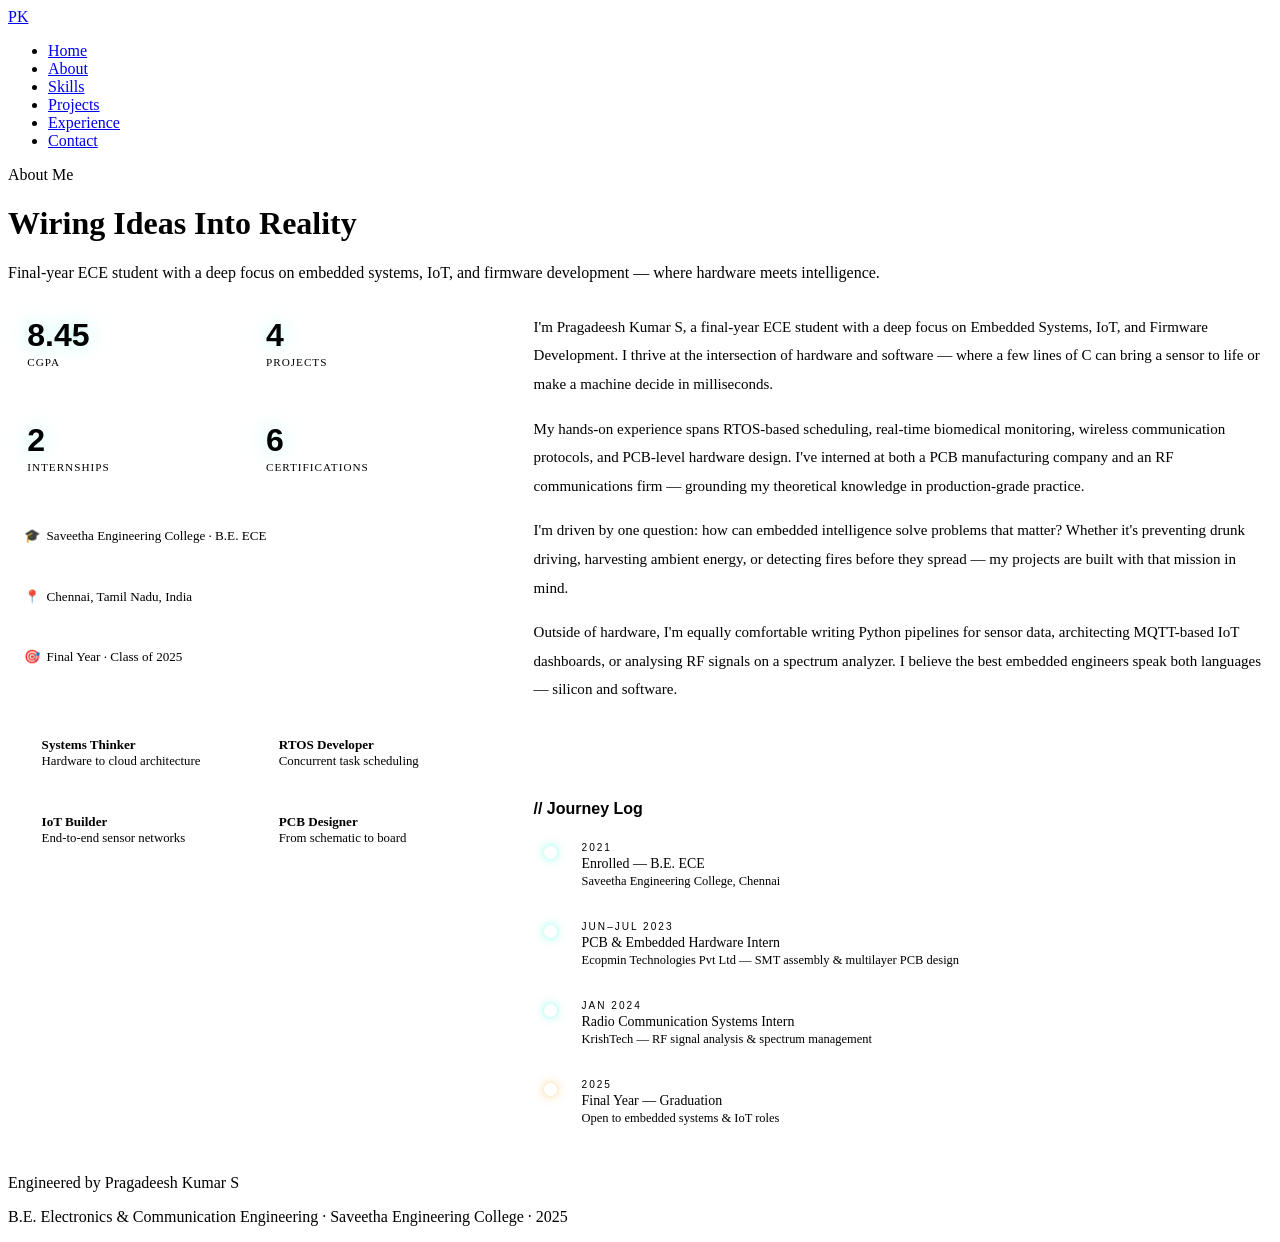
==== about.html @ a1ba4f46 "Add files via upload" ====
<!DOCTYPE html>
<html lang="en">
<head>
<meta charset="UTF-8">
<meta name="viewport" content="width=device-width, initial-scale=1.0">
<title>About | Pragadeesh Kumar S</title>
<link rel="stylesheet" href="shared.css">
<style>
.about-grid{display:grid;grid-template-columns:1fr 1.6fr;gap:4rem;align-items:start}
.about-stats{display:grid;grid-template-columns:1fr 1fr;gap:1rem;margin-bottom:1.2rem}
.stat-box{background:var(--card);border:1px solid var(--border);border-radius:8px;padding:1.2rem;position:relative;overflow:hidden}
.stat-box::before{content:'';position:absolute;top:0;left:0;right:0;height:1px;background:linear-gradient(90deg,var(--cyan),transparent)}
.stat-num{font-family:'Orbitron',sans-serif;font-size:2rem;font-weight:900;color:var(--cyan);text-shadow:0 0 20px rgba(0,245,212,0.3)}
.stat-label{font-size:0.7rem;color:var(--muted);letter-spacing:1px;text-transform:uppercase;margin-top:2px}
.about-badge{background:var(--card);border:1px solid var(--border);border-radius:8px;padding:1rem;font-size:0.82rem;color:var(--muted);display:flex;align-items:center;gap:10px;margin-bottom:0.8rem}
.about-text{color:var(--muted);line-height:1.9;font-size:0.94rem}
.about-text p+p{margin-top:1rem}
.about-text strong{color:var(--cyan);font-weight:500}

/* Traits */
.traits{display:grid;grid-template-columns:1fr 1fr;gap:0.8rem;margin-top:2.5rem}
.trait{background:var(--card);border:1px solid var(--border);border-radius:8px;padding:1rem 1.1rem;display:flex;align-items:center;gap:10px}
.trait-dot{width:6px;height:6px;border-radius:50%;flex-shrink:0}
.trait-text{font-size:0.8rem;color:var(--muted)}
.trait-text strong{color:var(--text);display:block;font-size:0.82rem;margin-bottom:1px}

/* Timeline block */
.timeline{margin-top:3rem;padding-top:3rem;border-top:1px solid var(--border)}
.tl-title{font-family:'Orbitron',sans-serif;font-size:1rem;font-weight:700;color:var(--text);margin-bottom:1.5rem}
.tl-list{display:flex;flex-direction:column;gap:0;position:relative}
.tl-list::before{content:'';position:absolute;left:16px;top:0;bottom:0;width:1px;background:linear-gradient(180deg,var(--cyan),rgba(0,245,212,0.1))}
.tl-item{padding-left:3rem;padding-bottom:2rem;position:relative}
.tl-dot{position:absolute;left:10px;top:4px;width:13px;height:13px;border-radius:50%;background:var(--cyan);box-shadow:0 0 10px rgba(0,245,212,0.5);border:2px solid var(--bg)}
.tl-year{font-family:'Orbitron',sans-serif;font-size:0.63rem;color:var(--cyan);letter-spacing:2px;text-transform:uppercase;margin-bottom:3px}
.tl-event{font-size:0.87rem;color:var(--text);font-weight:500;margin-bottom:2px}
.tl-sub{font-size:0.78rem;color:var(--muted)}

@media(max-width:900px){
  .about-grid{grid-template-columns:1fr}
  .traits{grid-template-columns:1fr}
}
</style>
</head>
<body>
<nav>
  <a href="index.html" class="logo">PK<span></span></a>
  <ul class="nav-links" id="navLinks">
    <li><a href="index.html">Home</a></li>
    <li><a href="about.html">About</a></li>
    <li><a href="skills.html">Skills</a></li>
    <li><a href="projects.html">Projects</a></li>
    <li><a href="experience.html">Experience</a></li>
    <li><a href="contact.html">Contact</a></li>
  </ul>
  <div class="hamburger" id="hamburger"><span></span><span></span><span></span></div>
</nav>

<div class="page-wrapper">
  <div class="page-hero">
    <div class="gblob gb1"></div><div class="gblob gb2"></div>
    <div class="page-hero-inner">
      <div class="sec-badge" style="margin-bottom:0.6rem">About Me</div>
      <h1>Wiring Ideas <span>Into Reality</span></h1>
      <p>Final-year ECE student with a deep focus on embedded systems, IoT, and firmware development — where hardware meets intelligence.</p>
    </div>
  </div>

  <div class="sec-outer">
    <div class="sec-inner">
      <div class="about-grid fade-in">
        <div>
          <div class="about-stats">
            <div class="stat-box"><div class="stat-num">8.45</div><div class="stat-label">CGPA</div></div>
            <div class="stat-box"><div class="stat-num">4</div><div class="stat-label">Projects</div></div>
            <div class="stat-box"><div class="stat-num">2</div><div class="stat-label">Internships</div></div>
            <div class="stat-box"><div class="stat-num">6</div><div class="stat-label">Certifications</div></div>
          </div>
          <div class="about-badge">🎓&nbsp;&nbsp;Saveetha Engineering College · B.E. ECE</div>
          <div class="about-badge">📍&nbsp;&nbsp;Chennai, Tamil Nadu, India</div>
          <div class="about-badge">🎯&nbsp;&nbsp;Final Year · Class of 2025</div>

          <div class="traits">
            <div class="trait"><div class="trait-dot" style="background:var(--cyan)"></div><div class="trait-text"><strong>Systems Thinker</strong>Hardware to cloud architecture</div></div>
            <div class="trait"><div class="trait-dot" style="background:var(--blue)"></div><div class="trait-text"><strong>RTOS Developer</strong>Concurrent task scheduling</div></div>
            <div class="trait"><div class="trait-dot" style="background:var(--purple)"></div><div class="trait-text"><strong>IoT Builder</strong>End-to-end sensor networks</div></div>
            <div class="trait"><div class="trait-dot" style="background:var(--amber)"></div><div class="trait-text"><strong>PCB Designer</strong>From schematic to board</div></div>
          </div>
        </div>

        <div>
          <div class="about-text">
            <p>I'm <strong>Pragadeesh Kumar S</strong>, a final-year ECE student with a deep focus on <strong>Embedded Systems, IoT, and Firmware Development</strong>. I thrive at the intersection of hardware and software — where a few lines of C can bring a sensor to life or make a machine decide in milliseconds.</p>
            <p>My hands-on experience spans <strong>RTOS-based scheduling</strong>, real-time biomedical monitoring, wireless communication protocols, and PCB-level hardware design. I've interned at both a PCB manufacturing company and an RF communications firm — grounding my theoretical knowledge in production-grade practice.</p>
            <p>I'm driven by one question: <strong>how can embedded intelligence solve problems that matter?</strong> Whether it's preventing drunk driving, harvesting ambient energy, or detecting fires before they spread — my projects are built with that mission in mind.</p>
            <p>Outside of hardware, I'm equally comfortable writing Python pipelines for sensor data, architecting MQTT-based IoT dashboards, or analysing RF signals on a spectrum analyzer. I believe the best embedded engineers speak both languages — silicon <strong>and</strong> software.</p>
          </div>

          <div class="timeline fade-in">
            <div class="tl-title">// Journey Log</div>
            <div class="tl-list">
              <div class="tl-item">
                <div class="tl-dot"></div>
                <div class="tl-year">2021</div>
                <div class="tl-event">Enrolled — B.E. ECE</div>
                <div class="tl-sub">Saveetha Engineering College, Chennai</div>
              </div>
              <div class="tl-item">
                <div class="tl-dot"></div>
                <div class="tl-year">Jun–Jul 2023</div>
                <div class="tl-event">PCB &amp; Embedded Hardware Intern</div>
                <div class="tl-sub">Ecopmin Technologies Pvt Ltd — SMT assembly &amp; multilayer PCB design</div>
              </div>
              <div class="tl-item">
                <div class="tl-dot"></div>
                <div class="tl-year">Jan 2024</div>
                <div class="tl-event">Radio Communication Systems Intern</div>
                <div class="tl-sub">KrishTech — RF signal analysis &amp; spectrum management</div>
              </div>
              <div class="tl-item">
                <div class="tl-dot" style="background:var(--amber);box-shadow:0 0 10px rgba(245,158,11,0.5)"></div>
                <div class="tl-year">2025</div>
                <div class="tl-event">Final Year — Graduation</div>
                <div class="tl-sub">Open to embedded systems &amp; IoT roles</div>
              </div>
            </div>
          </div>
        </div>
      </div>
    </div>
  </div>
</div>

<footer>
  <p style="margin-bottom:0.4rem">Engineered by <span>Pragadeesh Kumar S</span></p>
  <p>B.E. Electronics &amp; Communication Engineering · Saveetha Engineering College · 2025</p>
</footer>

<script src="shared.js"></script>
</body>
</html>
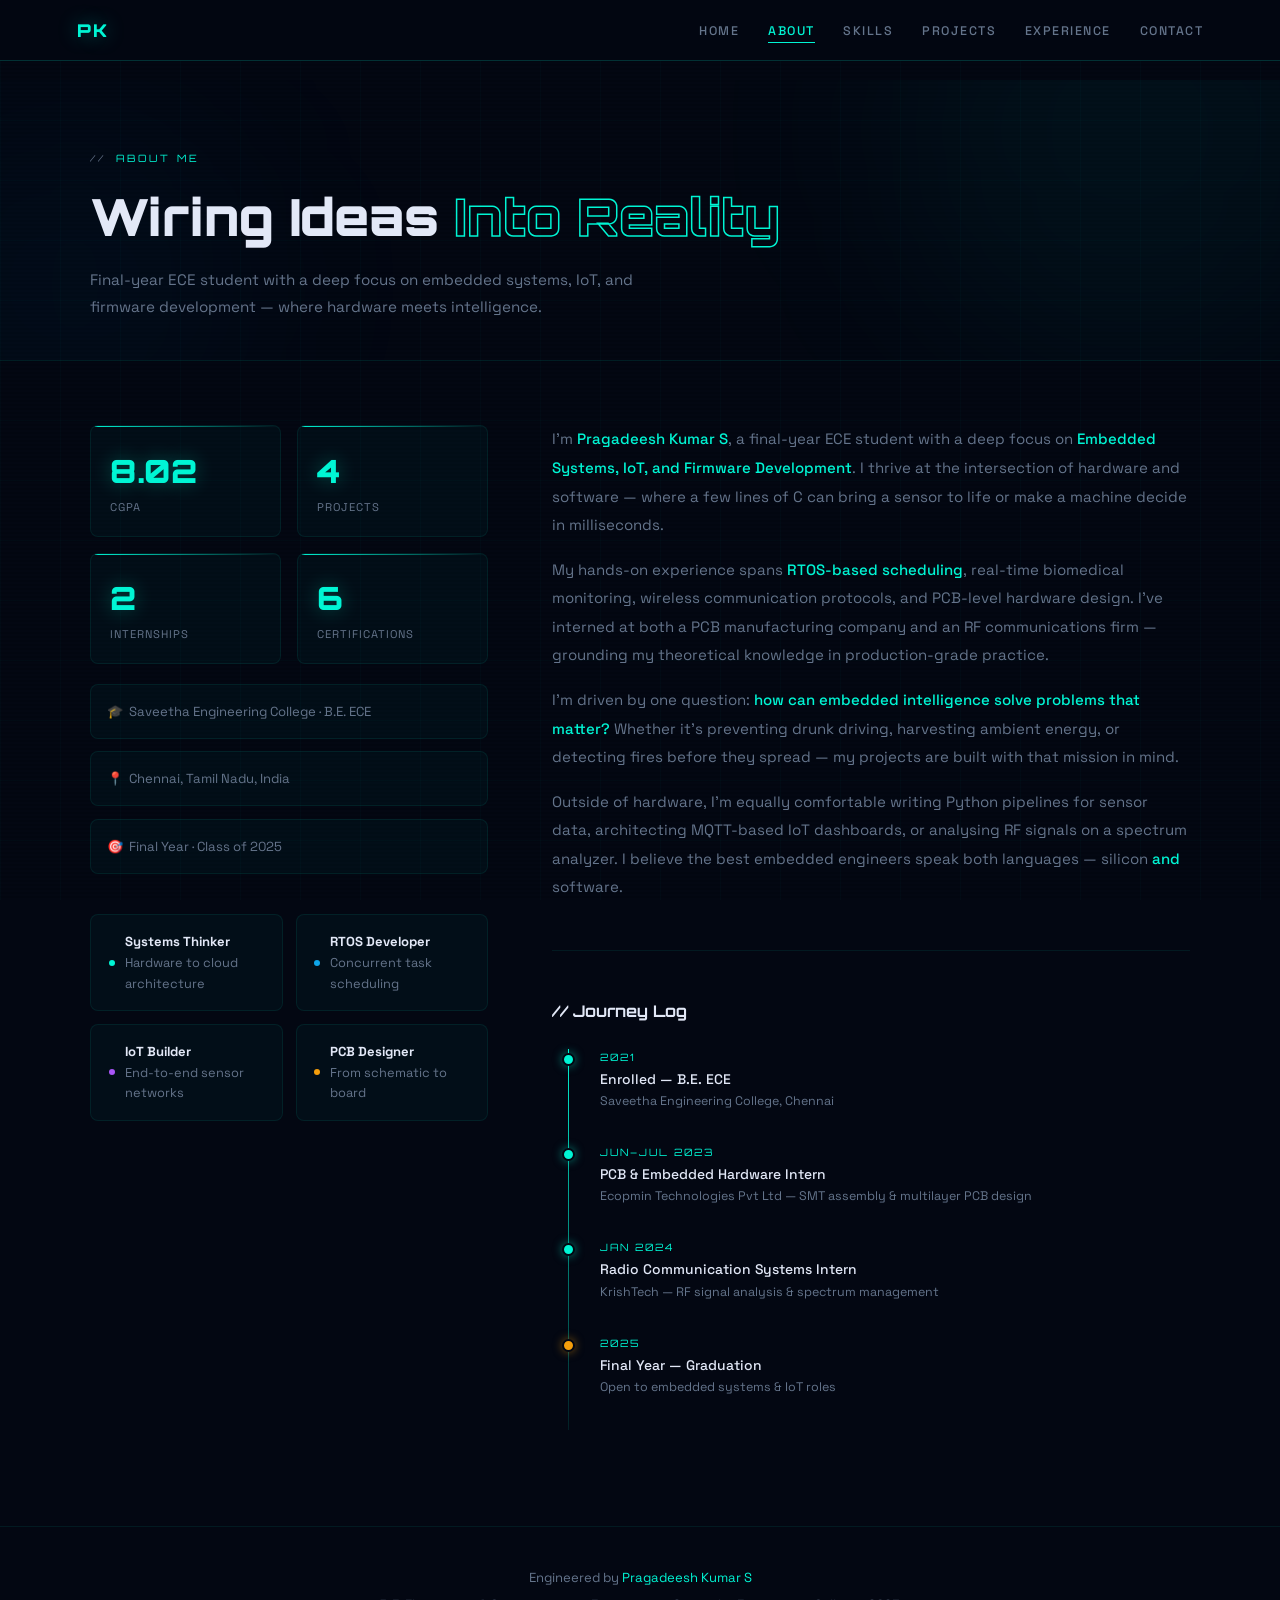
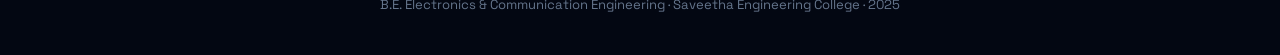
==== commit 55d4cbd6: "Update about.html" ====
--- a/about.html
+++ b/about.html
@@ -70,7 +70,7 @@
       <div class="about-grid fade-in">
         <div>
           <div class="about-stats">
-            <div class="stat-box"><div class="stat-num">8.45</div><div class="stat-label">CGPA</div></div>
+            <div class="stat-box"><div class="stat-num">8.02</div><div class="stat-label">CGPA</div></div>
             <div class="stat-box"><div class="stat-num">4</div><div class="stat-label">Projects</div></div>
             <div class="stat-box"><div class="stat-num">2</div><div class="stat-label">Internships</div></div>
             <div class="stat-box"><div class="stat-num">6</div><div class="stat-label">Certifications</div></div>
--- a/shared.css
+++ b/shared.css
@@ -0,0 +1,82 @@
+@import url('https://fonts.googleapis.com/css2?family=Orbitron:wght@400;600;700;900&family=Space+Grotesk:wght@300;400;500;600&display=swap');
+
+*,*::before,*::after{margin:0;padding:0;box-sizing:border-box}
+:root{
+  --bg:#030712;--bg2:#060d1f;--bg3:#0a1428;
+  --cyan:#00f5d4;--blue:#0ea5e9;--purple:#a855f7;--amber:#f59e0b;
+  --text:#e2e8f7;--muted:#64748b;
+  --border:rgba(0,245,212,0.08);--border2:rgba(0,245,212,0.18);
+  --card:rgba(0,245,212,0.03);
+}
+html{scroll-behavior:smooth}
+body{font-family:'Space Grotesk',sans-serif;background:var(--bg);color:var(--text);line-height:1.6;overflow-x:hidden;min-height:100vh}
+body::before{content:'';position:fixed;inset:0;background-image:linear-gradient(rgba(0,245,212,0.025) 1px,transparent 1px),linear-gradient(90deg,rgba(0,245,212,0.025) 1px,transparent 1px);background-size:60px 60px;pointer-events:none;z-index:0}
+body::after{content:'';position:fixed;inset:0;background:repeating-linear-gradient(0deg,transparent,transparent 2px,rgba(0,0,0,0.06) 2px,rgba(0,0,0,0.06) 4px);pointer-events:none;z-index:0}
+
+/* NAV */
+nav{position:fixed;top:0;width:100%;z-index:200;background:rgba(3,7,18,0.92);backdrop-filter:blur(20px);border-bottom:1px solid var(--border2);display:flex;justify-content:space-between;align-items:center;padding:1rem 6%}
+.logo{font-family:'Orbitron',sans-serif;font-weight:900;font-size:1.1rem;color:var(--cyan);letter-spacing:2px;text-shadow:0 0 20px rgba(0,245,212,0.4);text-decoration:none}
+.logo span{color:var(--text);opacity:0.35}
+.nav-links{display:flex;gap:1.8rem;list-style:none}
+.nav-links a{color:var(--muted);text-decoration:none;font-size:0.78rem;font-weight:500;letter-spacing:1.5px;text-transform:uppercase;transition:color 0.2s;position:relative}
+.nav-links a::after{content:'';position:absolute;bottom:-4px;left:0;right:0;height:1px;background:var(--cyan);transform:scaleX(0);transition:transform 0.2s}
+.nav-links a:hover,.nav-links a.active{color:var(--cyan)}
+.nav-links a:hover::after,.nav-links a.active::after{transform:scaleX(1)}
+.hamburger{display:none;flex-direction:column;gap:5px;cursor:pointer;z-index:300}
+.hamburger span{width:24px;height:1.5px;background:var(--cyan);transition:all 0.3s}
+.status-dot{display:inline-flex;align-items:center;gap:7px;font-size:0.7rem;letter-spacing:1.5px;text-transform:uppercase;color:var(--cyan)}
+.status-dot::before{content:'';width:6px;height:6px;border-radius:50%;background:var(--cyan);box-shadow:0 0 8px var(--cyan);animation:pulse 2s infinite}
+@keyframes pulse{0%,100%{opacity:1}50%{opacity:0.3}}
+
+/* PAGE WRAPPER */
+.page-wrapper{padding-top:5rem;position:relative;z-index:1}
+
+/* SECTION HELPERS */
+.sec-outer{padding:4rem 6%;width:100%;position:relative;z-index:1}
+.sec-inner{max-width:1100px;margin:0 auto}
+.sec-badge{display:inline-flex;align-items:center;gap:8px;font-family:'Orbitron',sans-serif;font-size:0.63rem;letter-spacing:3px;text-transform:uppercase;color:var(--cyan);margin-bottom:0.8rem}
+.sec-badge::before{content:'//';color:var(--muted);margin-right:2px}
+.sec-title{font-family:'Orbitron',sans-serif;font-size:clamp(1.6rem,3.5vw,2.4rem);font-weight:700;letter-spacing:-0.5px;margin-bottom:0.5rem}
+.sec-line{width:60px;height:2px;background:linear-gradient(90deg,var(--cyan),transparent);margin-bottom:3rem;box-shadow:0 0 8px rgba(0,245,212,0.5)}
+
+/* BUTTONS */
+.btn-primary{background:var(--cyan);color:#030712;font-weight:700;font-size:0.78rem;letter-spacing:1.5px;text-transform:uppercase;padding:0.85rem 2rem;border-radius:4px;text-decoration:none;transition:all 0.2s;border:none;cursor:pointer;font-family:'Space Grotesk',sans-serif;display:inline-block}
+.btn-primary:hover{box-shadow:0 0 30px rgba(0,245,212,0.4);transform:translateY(-2px)}
+.btn-outline{background:transparent;color:var(--cyan);font-weight:600;font-size:0.78rem;letter-spacing:1.5px;text-transform:uppercase;padding:0.85rem 2rem;border-radius:4px;text-decoration:none;transition:all 0.2s;border:1px solid var(--border2);font-family:'Space Grotesk',sans-serif;display:inline-block}
+.btn-outline:hover{background:rgba(0,245,212,0.06);box-shadow:0 0 20px rgba(0,245,212,0.1)}
+
+/* FOOTER */
+footer{text-align:center;padding:2.5rem 6%;border-top:1px solid var(--border);position:relative;z-index:1;margin-top:2rem}
+footer p{font-size:0.82rem;color:var(--muted)}
+footer span{color:var(--cyan)}
+
+/* TAGS */
+.tags{display:flex;flex-wrap:wrap;gap:0.35rem}
+.tag{font-size:0.63rem;font-weight:600;letter-spacing:1px;text-transform:uppercase;padding:0.27rem 0.6rem;border-radius:4px;background:rgba(255,255,255,0.04);border:1px solid var(--border);color:var(--muted)}
+.tag.c{background:rgba(0,245,212,0.07);border-color:rgba(0,245,212,0.2);color:var(--cyan)}
+.tag.b{background:rgba(14,165,233,0.07);border-color:rgba(14,165,233,0.2);color:var(--blue)}
+.tag.p{background:rgba(168,85,247,0.07);border-color:rgba(168,85,247,0.2);color:var(--purple)}
+
+/* ANIMATIONS */
+.fade-in{opacity:0;transform:translateY(20px);transition:opacity 0.65s ease,transform 0.65s ease}
+.fade-in.visible{opacity:1;transform:none}
+
+/* PAGE HERO BANNER */
+.page-hero{padding:4rem 6% 2.5rem;position:relative;overflow:hidden;border-bottom:1px solid var(--border)}
+.page-hero .gblob{position:absolute;border-radius:50%;filter:blur(100px);pointer-events:none}
+.page-hero .gb1{width:500px;height:500px;background:rgba(0,245,212,0.04);top:-200px;right:-100px}
+.page-hero .gb2{width:350px;height:350px;background:rgba(14,165,233,0.04);bottom:-100px;left:-100px}
+.page-hero-inner{max-width:1100px;margin:0 auto;position:relative;z-index:1}
+.page-hero h1{font-family:'Orbitron',sans-serif;font-size:clamp(2rem,5vw,3.2rem);font-weight:900;color:var(--text);margin-bottom:0.5rem}
+.page-hero h1 span{color:transparent;-webkit-text-stroke:1.5px var(--cyan)}
+.page-hero p{font-size:0.95rem;color:var(--muted);max-width:560px;line-height:1.8}
+
+/* MOBILE */
+@media(max-width:640px){
+  nav{padding:1rem 5%}
+  .nav-links{display:none;flex-direction:column;position:absolute;top:100%;left:0;right:0;background:rgba(3,7,18,0.98);padding:1.5rem 6%;gap:1.5rem;border-bottom:1px solid var(--border2)}
+  .nav-links.open{display:flex}
+  .hamburger{display:flex}
+  .sec-outer{padding:3rem 5%}
+  .page-hero{padding:3rem 5% 2rem}
+}
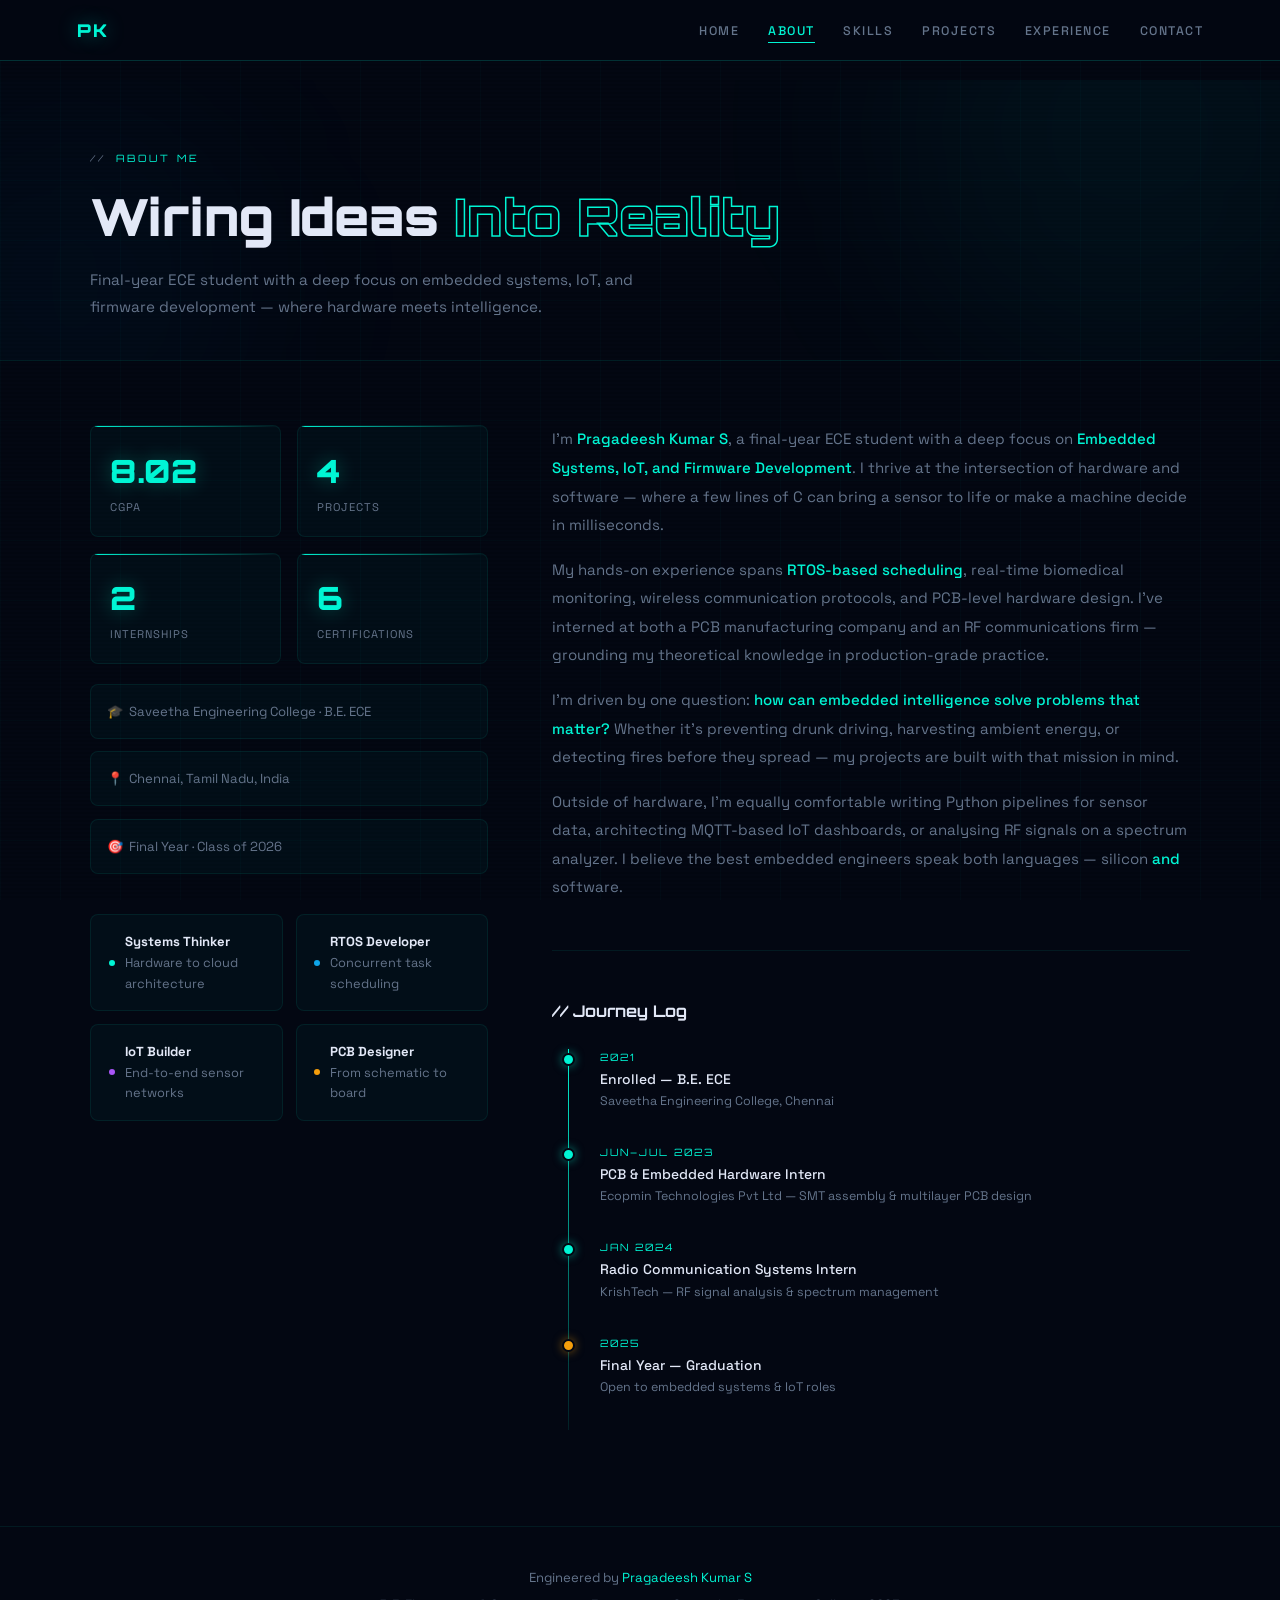
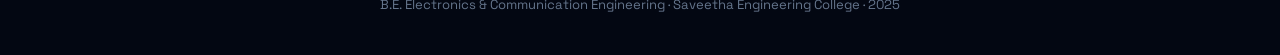
==== commit 443cc44a: "Update graduation year from 2025 to 2026" ====
--- a/about.html
+++ b/about.html
@@ -77,7 +77,7 @@
           </div>
           <div class="about-badge">🎓&nbsp;&nbsp;Saveetha Engineering College · B.E. ECE</div>
           <div class="about-badge">📍&nbsp;&nbsp;Chennai, Tamil Nadu, India</div>
-          <div class="about-badge">🎯&nbsp;&nbsp;Final Year · Class of 2025</div>
+          <div class="about-badge">🎯&nbsp;&nbsp;Final Year · Class of 2026</div> 
 
           <div class="traits">
             <div class="trait"><div class="trait-dot" style="background:var(--cyan)"></div><div class="trait-text"><strong>Systems Thinker</strong>Hardware to cloud architecture</div></div>
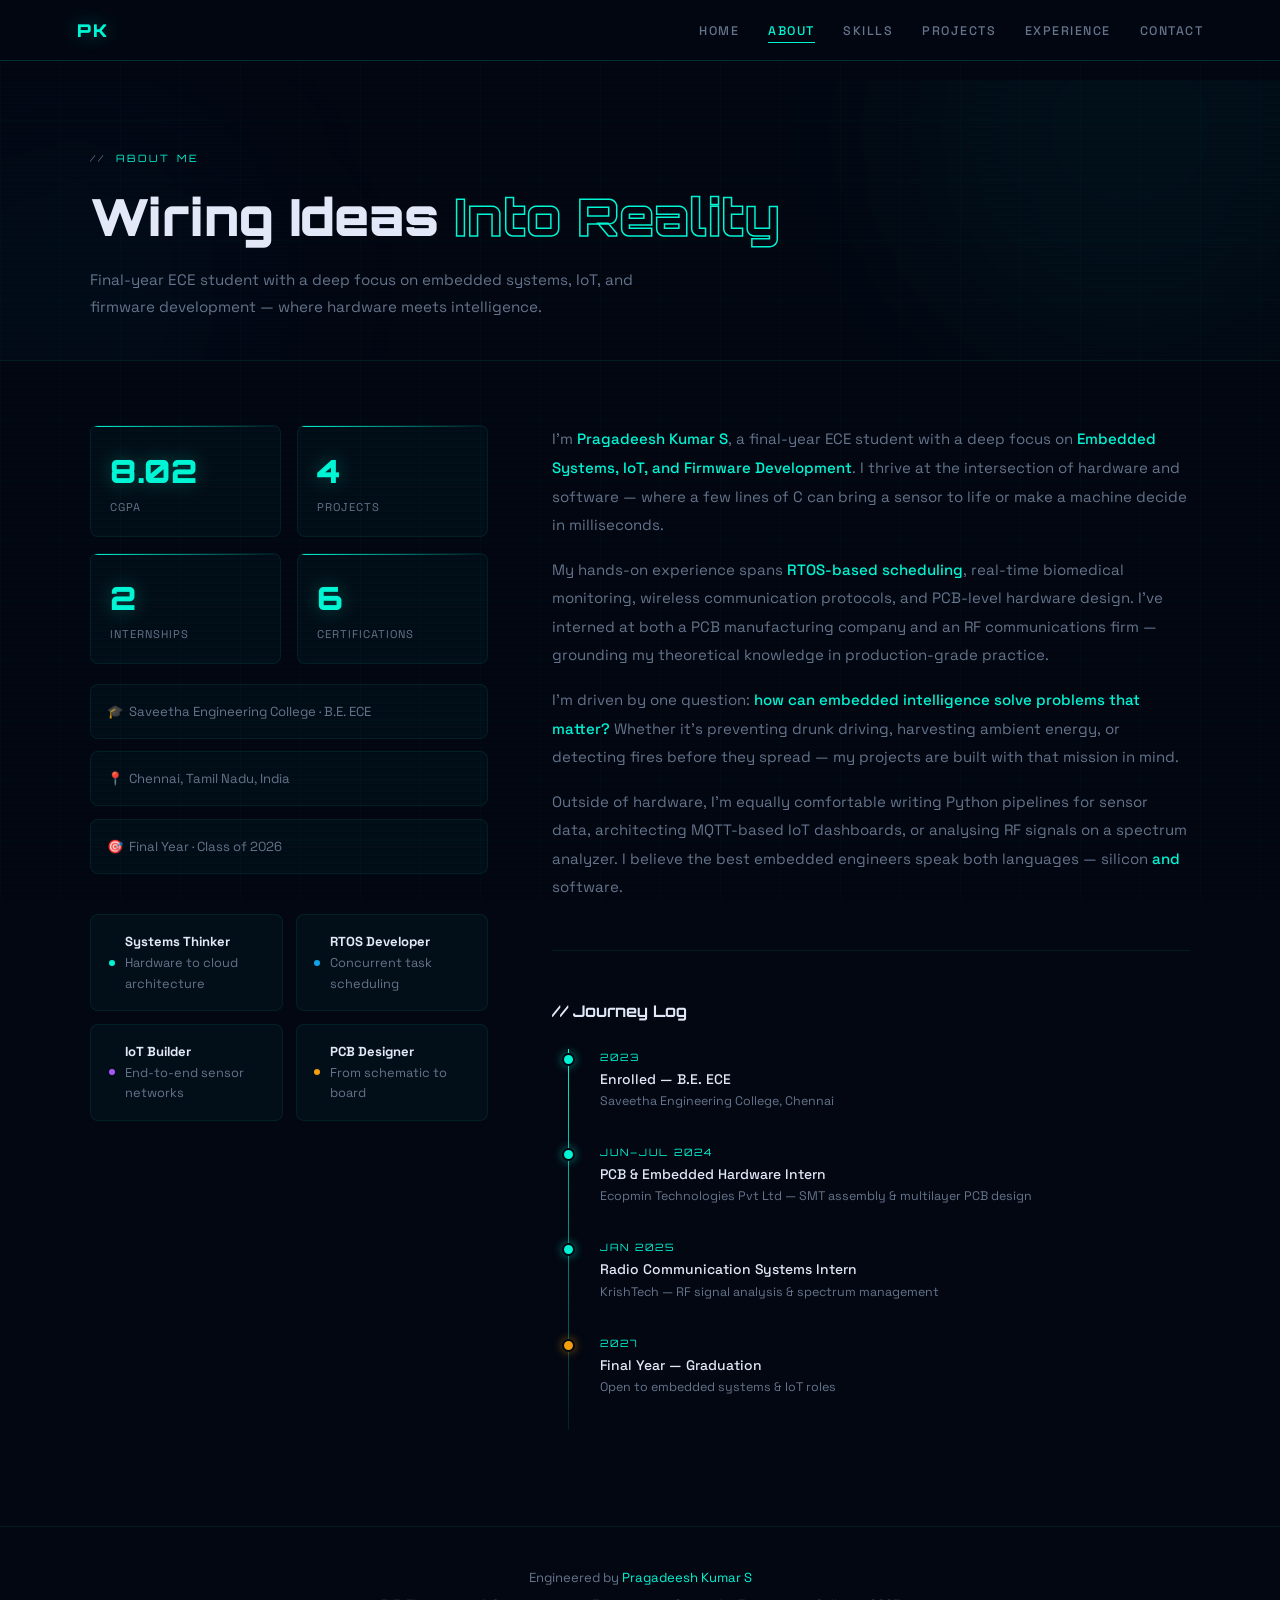
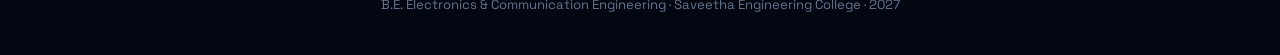
==== commit 681d012c: "Update graduation years in about.html" ====
--- a/about.html
+++ b/about.html
@@ -100,25 +100,25 @@
             <div class="tl-list">
               <div class="tl-item">
                 <div class="tl-dot"></div>
-                <div class="tl-year">2021</div>
+                <div class="tl-year">2023</div>
                 <div class="tl-event">Enrolled — B.E. ECE</div>
                 <div class="tl-sub">Saveetha Engineering College, Chennai</div>
               </div>
               <div class="tl-item">
                 <div class="tl-dot"></div>
-                <div class="tl-year">Jun–Jul 2023</div>
+                <div class="tl-year">Jun–Jul 2024</div>
                 <div class="tl-event">PCB &amp; Embedded Hardware Intern</div>
                 <div class="tl-sub">Ecopmin Technologies Pvt Ltd — SMT assembly &amp; multilayer PCB design</div>
               </div>
               <div class="tl-item">
                 <div class="tl-dot"></div>
-                <div class="tl-year">Jan 2024</div>
+                <div class="tl-year">Jan 2025</div>
                 <div class="tl-event">Radio Communication Systems Intern</div>
                 <div class="tl-sub">KrishTech — RF signal analysis &amp; spectrum management</div>
               </div>
               <div class="tl-item">
                 <div class="tl-dot" style="background:var(--amber);box-shadow:0 0 10px rgba(245,158,11,0.5)"></div>
-                <div class="tl-year">2025</div>
+                <div class="tl-year">2027</div>
                 <div class="tl-event">Final Year — Graduation</div>
                 <div class="tl-sub">Open to embedded systems &amp; IoT roles</div>
               </div>
@@ -132,7 +132,7 @@
 
 <footer>
   <p style="margin-bottom:0.4rem">Engineered by <span>Pragadeesh Kumar S</span></p>
-  <p>B.E. Electronics &amp; Communication Engineering · Saveetha Engineering College · 2025</p>
+  <p>B.E. Electronics &amp; Communication Engineering · Saveetha Engineering College · 2027</p>
 </footer>
 
 <script src="shared.js"></script>
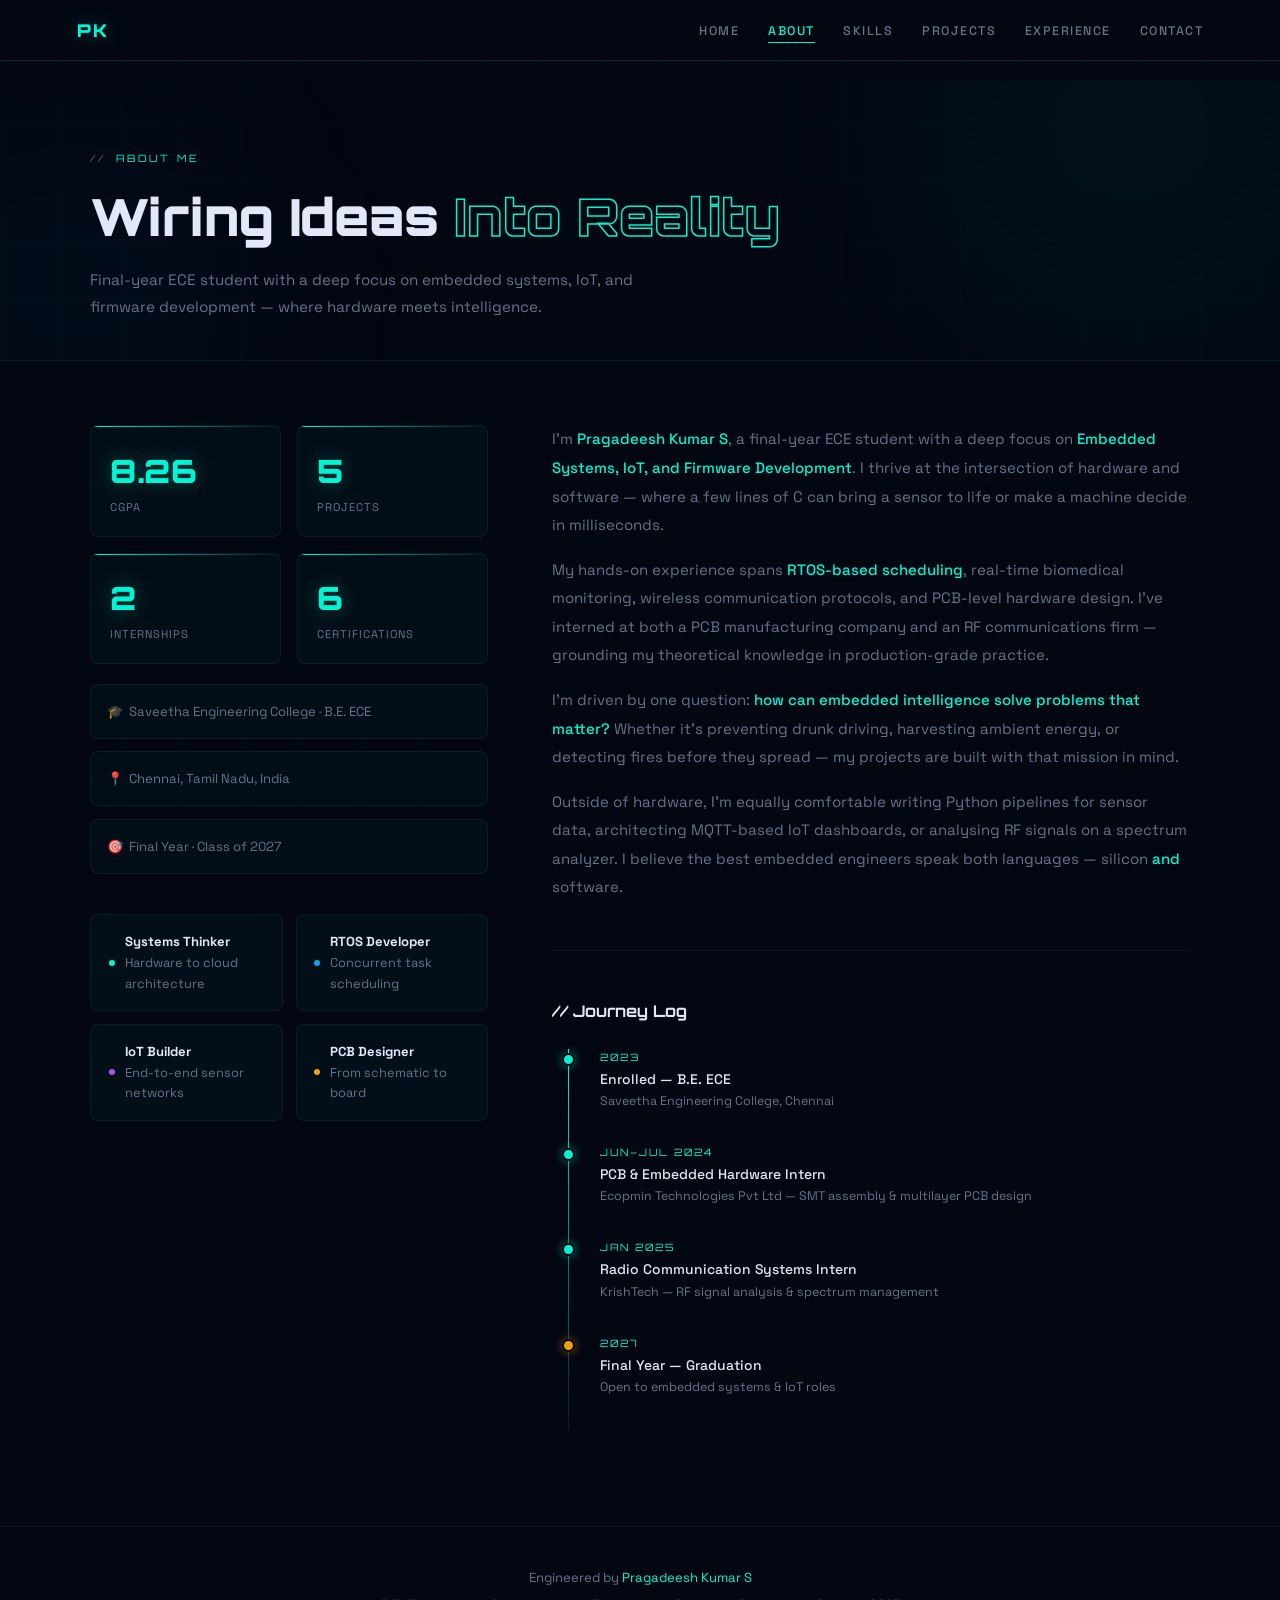
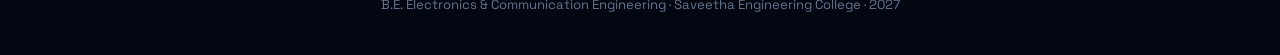
==== commit fb8768a5: "Update CGPA and project statistics for about section" ====
--- a/about.html
+++ b/about.html
@@ -70,14 +70,14 @@
       <div class="about-grid fade-in">
         <div>
           <div class="about-stats">
-            <div class="stat-box"><div class="stat-num">8.02</div><div class="stat-label">CGPA</div></div>
-            <div class="stat-box"><div class="stat-num">4</div><div class="stat-label">Projects</div></div>
+            <div class="stat-box"><div class="stat-num">8.26</div><div class="stat-label">CGPA</div></div>
+            <div class="stat-box"><div class="stat-num">5</div><div class="stat-label">Projects</div></div>
             <div class="stat-box"><div class="stat-num">2</div><div class="stat-label">Internships</div></div>
             <div class="stat-box"><div class="stat-num">6</div><div class="stat-label">Certifications</div></div>
           </div>
           <div class="about-badge">🎓&nbsp;&nbsp;Saveetha Engineering College · B.E. ECE</div>
           <div class="about-badge">📍&nbsp;&nbsp;Chennai, Tamil Nadu, India</div>
-          <div class="about-badge">🎯&nbsp;&nbsp;Final Year · Class of 2026</div> 
+          <div class="about-badge">🎯&nbsp;&nbsp;Final Year · Class of 2027</div> 
 
           <div class="traits">
             <div class="trait"><div class="trait-dot" style="background:var(--cyan)"></div><div class="trait-text"><strong>Systems Thinker</strong>Hardware to cloud architecture</div></div>
